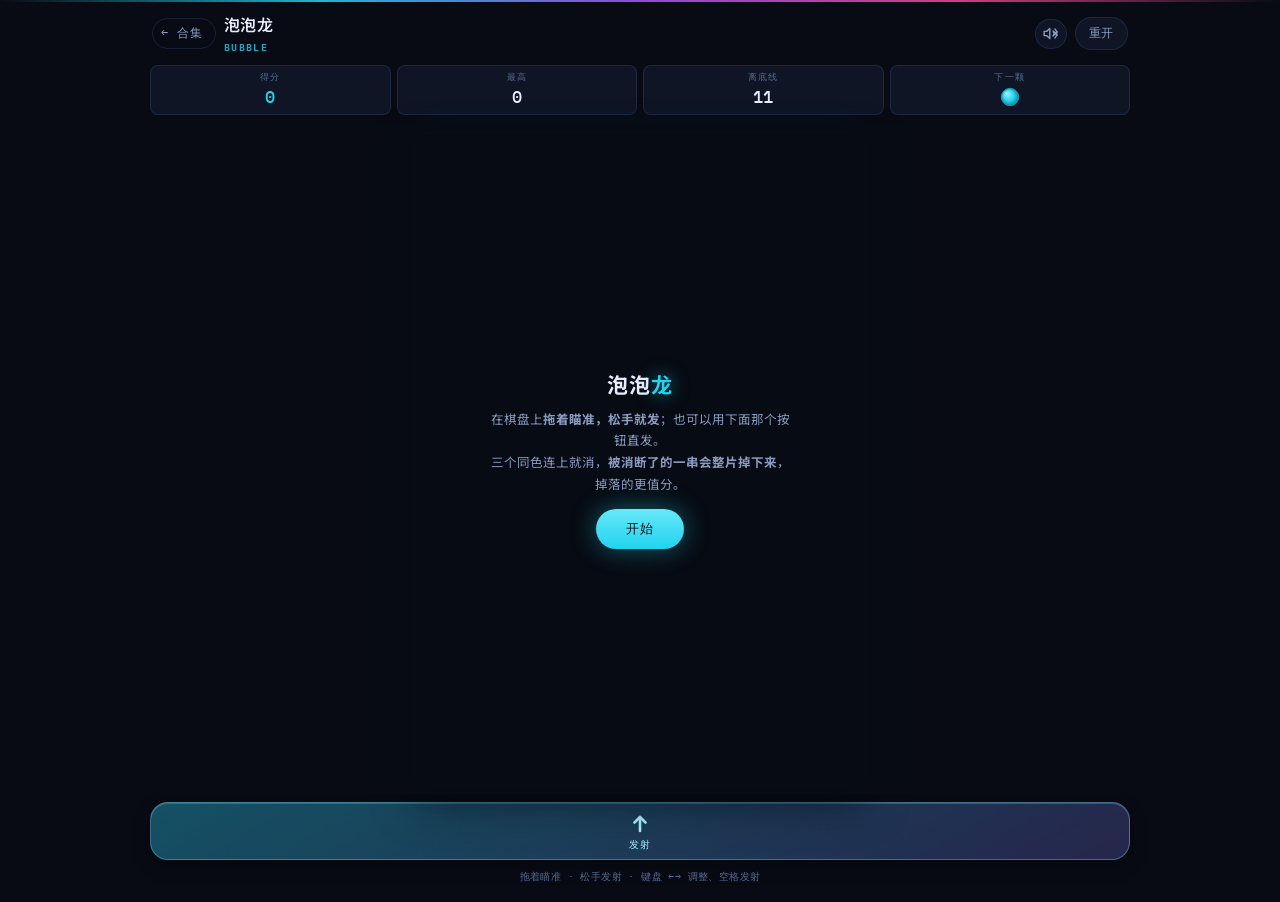
==== bubble/index.html @ a85f1fd2 "第三款：泡泡龙 六边形交错网格（偶数行 8 列、奇数行 7 列往右错半格），六邻居按奇偶行分别取。 拖着瞄准松手发射，瞄准线把撞墙反弹算进去、末端画落点圈——不然小屏上根本瞄不准。 碰撞后吸附到最近的" ====
<!doctype html>
<html lang="zh-CN">
<head>
<meta charset="utf-8">
<meta name="viewport" content="width=device-width,initial-scale=1,viewport-fit=cover,user-scalable=no,maximum-scale=1">
<meta name="theme-color" content="#080b14">
<title>泡泡龙 · 小游戏合集</title>
<meta name="description" content="浏览器里的泡泡龙，拖着瞄准松手发射，三个同色就消，悬空的一串会跟着掉。">

<link rel="manifest" href="manifest.json">
<meta name="apple-mobile-web-app-capable" content="yes">
<meta name="mobile-web-app-capable" content="yes">
<meta name="apple-mobile-web-app-status-bar-style" content="black-translucent">
<meta name="apple-mobile-web-app-title" content="泡泡龙">
<link rel="apple-touch-icon" href="../assets/icons/icon-180.png">
<link rel="icon" type="image/png" sizes="32x32" href="../assets/icons/favicon-32.png">

<link rel="preconnect" href="https://fonts.googleapis.com">
<link rel="preconnect" href="https://fonts.gstatic.com" crossorigin>
<link rel="stylesheet" href="https://fonts.googleapis.com/css2?family=IBM+Plex+Mono:wght@400;500&family=Noto+Sans+SC:wght@400;500;600&display=swap">
<link rel="stylesheet" href="../assets/shared.css?v=5c706aa6">
<link rel="stylesheet" href="../assets/ui.css?v=9c37111d">
<link rel="stylesheet" href="bubble.css?v=837bf23d">
</head>
<body>
<div class="topline"></div>

<div class="game">

  <header class="bar">
    <a class="back" href="../">← 合集</a>
    <h1>泡泡龙<em>BUBBLE</em></h1>
    <div class="sp"></div>
    <button class="tbtn tbtn-sq" id="muteBtn" aria-label="音效开关">
      <svg viewBox="0 0 24 24" fill="none" stroke="currentColor" stroke-width="2" stroke-linecap="round" stroke-linejoin="round">
        <path d="M11 5 6.5 9H3v6h3.5L11 19z"/>
        <path class="wave" d="M15.6 8.6a5 5 0 0 1 0 6.8"/>
        <path class="wave" d="M18.4 5.8a9 9 0 0 1 0 12.4"/>
        <path class="cross" d="m16.5 9.5 5 5m0-5-5 5"/>
      </svg>
    </button>
    <button class="tbtn" id="restartBtn">重开</button>
  </header>

  <div class="hud">
    <div class="cell hi"><span>得分</span><b id="score">0</b></div>
    <div class="cell"><span>最高</span><b id="best">0</b></div>
    <div class="cell"><span>离底线</span><b id="rows">0</b></div>
    <div class="cell next"><span>下一颗</span><canvas id="nextCv"></canvas></div>
  </div>

  <div class="boardwrap" id="boardWrap">
    <canvas id="board"></canvas>

    <div class="overlay" id="overlay" data-mode="start">
      <div class="card">
        <div data-when="start">
          <h2>泡泡<span class="neon">龙</span></h2>
          <p>
            在棋盘上<b>拖着瞄准，松手就发</b>；也可以用下面那个按钮直发。<br>
            三个同色连上就消，<b>被消断了的一串会整片掉下来</b>，掉落的更值分。
          </p>
          <button class="pbtn" id="startBtn">开始</button>
        </div>
        <div data-when="win">
          <h2>全<span class="neon">清</span></h2>
          <p>一颗不剩。</p>
        </div>
        <div data-when="lose">
          <h2>压<span class="warn">到底线了</span></h2>
        </div>
        <div class="final" data-when="win lose">
          <div><span>得分</span><b id="endScore">0</b></div>
          <div><span>最高</span><b id="endBest">0</b></div>
        </div>
        <button class="pbtn" id="againBtn" data-when="win lose">再来一局</button>
      </div>
    </div>
  </div>

  <div class="pad">
    <button class="k hot" id="fireBtn" aria-label="发射">
      <svg viewBox="0 0 24 24" fill="none" stroke="currentColor" stroke-width="2.6" stroke-linecap="round" stroke-linejoin="round">
        <path d="M12 20V6"/><path d="M6.5 11.5 12 6l5.5 5.5"/>
      </svg>
      <em>发射</em>
    </button>
  </div>

  <div class="hint">拖着瞄准 · 松手发射 · 键盘 ←→ 调整、空格发射</div>

</div>

<script src="bubble.js?v=8b69899e"></script>
</body>
</html>
---- assets/shared.css ----
/* 小游戏合集 · 公共样式
   霓虹暗色街机风。新游戏只要 link 这个文件就能继承整套配色和排版。 */

:root{
  /* 底色：深蓝黑，不是纯黑，纯黑在 OLED 上和发光块对比过硬 */
  --bg:        #080b14;
  --bg-2:      #0d1220;
  --panel:     rgba(18, 26, 44, .72);
  --panel-2:   rgba(12, 18, 32, .86);
  --line:      rgba(120, 160, 255, .14);
  --line-2:    rgba(120, 160, 255, .28);

  --ink:       #e8eeff;
  --ink-soft:  #8a9ac0;
  --ink-dim:   #566a92;

  /* 霓虹主色板：七块方块各一色，UI 从中取用 */
  --n-cyan:    #22d3ee;
  --n-blue:    #3b82f6;
  --n-purple:  #a855f7;
  --n-pink:    #ec4899;
  --n-green:   #4ade80;
  --n-amber:   #fbbf24;
  --n-orange:  #fb923c;
  --n-red:     #f43f5e;

  --accent:    var(--n-cyan);

  --mono: "IBM Plex Mono", ui-monospace, SFMono-Regular, Menlo, monospace;
  --sans: "Noto Sans SC", -apple-system, BlinkMacSystemFont, "PingFang SC", system-ui, sans-serif;

  --r-s: 8px;
  --r-m: 14px;
  --r-l: 20px;
}

*{ box-sizing: border-box; }

html, body{
  margin: 0;
  padding: 0;
  background: var(--bg);
  color: var(--ink);
  font-family: var(--sans);
  -webkit-font-smoothing: antialiased;
  -webkit-text-size-adjust: 100%;
}

/* 背景：两团远处的辉光 + 极淡网格，让纯色底不死板 */
body::before{
  content: "";
  position: fixed;
  inset: 0;
  z-index: -2;
  background:
    radial-gradient(60vw 50vh at 12% -8%,  rgba(34,211,238,.10), transparent 62%),
    radial-gradient(55vw 45vh at 92% 108%, rgba(168, 85,247,.10), transparent 62%),
    var(--bg);
}
body::after{
  content: "";
  position: fixed;
  inset: 0;
  z-index: -1;
  pointer-events: none;
  background-image:
    linear-gradient(var(--line) 1px, transparent 1px),
    linear-gradient(90deg, var(--line) 1px, transparent 1px);
  background-size: 44px 44px;
  opacity: .18;
}

a{ color: inherit; text-decoration: none; }

/* 顶部细霓虹线，所有页面共用 */
.topline{
  height: 2px;
  background: linear-gradient(90deg,
    transparent, var(--n-cyan), var(--n-purple), var(--n-pink), transparent);
  opacity: .85;
}

.wrap{
  max-width: 1080px;
  margin: 0 auto;
  padding: 0 20px;
}

/* 面板：磨砂深色卡 */
.panel{
  background: var(--panel);
  border: 1px solid var(--line);
  border-radius: var(--r-m);
}

/* 小标签 */
.chip{
  display: inline-block;
  font-family: var(--mono);
  font-size: 11px;
  letter-spacing: .12em;
  text-transform: uppercase;
  color: var(--ink-soft);
  border: 1px solid var(--line-2);
  border-radius: 999px;
  padding: 3px 10px;
  white-space: nowrap;
}

/* 返回链接 */
.back{
  display: inline-flex;
  align-items: center;
  gap: 8px;
  font-family: var(--mono);
  font-size: 12px;
  letter-spacing: .08em;
  color: var(--ink-soft);
  padding: 6px 12px 6px 8px;
  border: 1px solid var(--line);
  border-radius: 999px;
  transition: color .16s, border-color .16s, background .16s;
}
.back:hover{
  color: var(--ink);
  border-color: var(--line-2);
  background: rgba(120,160,255,.06);
}

@media (prefers-reduced-motion: reduce){
  *{ animation-duration: .01ms !important; animation-iteration-count: 1 !important; transition-duration: .01ms !important; }
}
---- assets/ui.css ----
/* 小游戏合集 · 公共界面组件
   顶栏、遮罩层、按钮、底部抽屉。新游戏 link 这个就有一整套。
   （俄罗斯方块早于本文件，自带一份等价样式，改这里不影响它。） */

html, body{ height: 100%; overflow: hidden; overscroll-behavior: none; }
body{
  -webkit-touch-callout: none;
  -webkit-user-select: none;
  user-select: none;
}

.game{
  height: 100dvh;
  display: flex;
  flex-direction: column;
  gap: 8px;
  max-width: 1000px;
  margin: 0 auto;
  padding:
    env(safe-area-inset-top)
    max(10px, env(safe-area-inset-right))
    max(18px, calc(env(safe-area-inset-bottom) + 10px))
    max(10px, env(safe-area-inset-left));
}

/* ── 顶栏 ── */
.bar{
  flex: none;
  display: flex;
  align-items: center;
  gap: 8px;
  padding: 10px 2px 2px;
}
.bar h1{
  font-size: 16px;
  font-weight: 600;
  letter-spacing: .04em;
  margin: 0;
  white-space: nowrap;
}
.bar h1 em{
  font-family: var(--mono);
  font-style: normal;
  font-size: 10px;
  letter-spacing: .14em;
  color: var(--n-cyan);
  display: block;
  margin-top: 1px;
  opacity: .8;
}
.bar .sp{ flex: 1; }

.tbtn{
  font-family: var(--mono);
  font-size: 12px;
  letter-spacing: .06em;
  color: var(--ink-soft);
  background: var(--panel);
  border: 1px solid var(--line);
  border-radius: 999px;
  padding: 7px 13px;
  white-space: nowrap;
  cursor: pointer;
  transition: color .16s, border-color .16s, background .16s;
  -webkit-tap-highlight-color: transparent;
}
.tbtn:hover{ color: var(--ink); border-color: var(--line-2); }
.tbtn.on{ color: var(--n-cyan); border-color: rgba(34,211,238,.42); background: rgba(34,211,238,.10); }
.tbtn-sq{
  display: inline-flex;
  align-items: center;
  justify-content: center;
  padding: 0;
  width: 32px;
  height: 30px;
}
.tbtn-sq svg{ width: 17px; height: 17px; }

/* ── 计分条 ── */
.hud{
  flex: none;
  display: grid;
  gap: 6px;
  grid-auto-flow: column;
  grid-auto-columns: 1fr;
}
.hud .cell{
  background: var(--panel);
  border: 1px solid var(--line);
  border-radius: var(--r-s);
  padding: 5px 6px 6px;
  text-align: center;
  min-width: 0;
}
.hud .cell span{
  display: block;
  font-family: var(--mono);
  font-size: 8.5px;
  letter-spacing: .14em;
  color: var(--ink-dim);
}
.hud .cell b{
  display: block;
  font-family: var(--mono);
  font-size: 17px;
  font-weight: 500;
  color: var(--ink);
  margin-top: 2px;
  font-variant-numeric: tabular-nums;
}
.hud .cell.hi b{ color: var(--n-cyan); }

/* ── 遮罩层 ── */
.overlay{
  position: absolute;
  inset: 0;
  display: none;
  place-items: center;
  border-radius: 12px;
  background: rgba(8, 11, 20, .93);
  text-align: center;
  padding: 14px;
  line-height: 1.6;
  z-index: 5;
}
.overlay.show{ display: grid; }
.overlay .card{ max-width: 300px; }
.overlay h2{ font-size: 21px; margin: 0 0 6px; letter-spacing: .04em; }
.overlay h2 .neon{ color: var(--n-cyan); text-shadow: 0 0 18px rgba(34,211,238,.6); }
.overlay h2 .warn{ color: var(--n-red); text-shadow: 0 0 18px rgba(244,63,94,.55); }
.overlay p{ font-size: 12.5px; line-height: 1.75; color: var(--ink-soft); margin: 0 0 14px; }
.overlay kbd{
  font-family: var(--mono);
  font-size: 10.5px;
  background: rgba(120,160,255,.10);
  border: 1px solid var(--line-2);
  border-radius: 5px;
  padding: 1px 5px;
  color: var(--ink);
  white-space: nowrap;
}
.overlay [data-when]{ display: none; }
.overlay[data-mode="start"] [data-when~="start"],
.overlay[data-mode="win"]   [data-when~="win"],
.overlay[data-mode="lose"]  [data-when~="lose"],
.overlay[data-mode="pause"] [data-when~="pause"]{ display: block; }

.pbtn{
  font-family: var(--mono);
  font-size: 13px;
  letter-spacing: .1em;
  color: #04121a;
  background: linear-gradient(180deg, #67e8f9, #22d3ee);
  border: 0;
  border-radius: 999px;
  padding: 11px 30px;
  cursor: pointer;
  box-shadow: 0 0 26px rgba(34,211,238,.42);
  transition: transform .12s, box-shadow .16s;
  -webkit-tap-highlight-color: transparent;
}
.pbtn:hover{ transform: translateY(-1px); box-shadow: 0 0 34px rgba(34,211,238,.6); }
.pbtn:active{ transform: translateY(1px); }

.final{ display: grid; grid-template-columns: repeat(2, 1fr); gap: 6px; margin: 0 0 14px; }
.final div{ background: rgba(120,160,255,.06); border: 1px solid var(--line); border-radius: var(--r-s); padding: 6px 4px 7px; }
.final span{ display: block; font-family: var(--mono); font-size: 8.5px; letter-spacing: .14em; color: var(--ink-dim); }
.final b{ display: block; font-family: var(--mono); font-size: 15px; color: var(--ink); margin-top: 2px; font-variant-numeric: tabular-nums; }

/* ── 底部抽屉 ── */
.sheet{
  position: fixed;
  inset: 0;
  z-index: 40;
  display: grid;
  align-items: end;
  justify-items: center;
  background: rgba(6, 9, 17, .35);
}
.sheet[hidden]{ display: none; }
.sheet-box{
  width: min(480px, 100%);
  max-height: 76dvh;
  overflow: auto;
  background: rgba(11, 16, 28, .96);
  border: 1px solid var(--line-2);
  border-bottom: 0;
  border-radius: 22px 22px 0 0;
  padding: 18px 18px calc(16px + env(safe-area-inset-bottom));
  box-shadow: 0 -18px 50px rgba(0,0,0,.6);
  animation: sheetUp .22s cubic-bezier(.2,.8,.3,1);
}
@keyframes sheetUp{ from{ transform: translateY(18px); opacity: .6; } to{ transform: none; opacity: 1; } }
.sheet-top{ display: flex; align-items: center; gap: 12px; margin-bottom: 14px; }
.sheet-box h3{ margin: 0; font-size: 16px; letter-spacing: .03em; flex: 1; }
.sheet-lb{
  display: block;
  font-family: var(--mono);
  font-size: 9.5px;
  letter-spacing: .16em;
  color: var(--ink-dim);
  margin: 0 0 7px;
}
.seg{ display: grid; grid-template-columns: 1fr 1fr 1fr; gap: 8px; margin-bottom: 13px; }
.seg-btn{
  display: flex;
  flex-direction: column;
  align-items: center;
  gap: 4px;
  padding: 10px 6px 9px;
  background: rgba(255,255,255,.035);
  border: 1px solid var(--line);
  border-radius: 13px;
  cursor: pointer;
  font-family: var(--mono);
  font-size: 11px;
  color: var(--ink-soft);
  -webkit-tap-highlight-color: transparent;
  transition: border-color .14s, background .14s, color .14s;
}
.seg-btn em{ font-style: normal; font-size: 9px; color: var(--ink-dim); }
.seg-btn.on{
  border-color: var(--n-cyan);
  background: rgba(34,211,238,.12);
  color: var(--ink);
  box-shadow: 0 0 18px rgba(34,211,238,.16);
}
.seg-btn.on em{ color: var(--n-cyan); }
.sheet-done{ width: 100%; margin-top: 4px; }

/* ── 底部大按键 ── */
.k{
  display: flex;
  flex-direction: column;
  align-items: center;
  justify-content: center;
  gap: 3px;
  min-height: 58px;
  font-family: var(--mono);
  font-size: 9.5px;
  letter-spacing: .06em;
  color: var(--ink-soft);
  border-radius: 18px;
  cursor: pointer;
  user-select: none;
  -webkit-user-select: none;
  -webkit-tap-highlight-color: transparent;
  touch-action: manipulation;
  background:
    linear-gradient(150deg, rgba(255,255,255,.115), rgba(255,255,255,.028)),
    rgba(22, 30, 48, .82);
  border: 1px solid rgba(255,255,255,.14);
  box-shadow: inset 0 1px 0 rgba(255,255,255,.18), 0 6px 18px rgba(0,0,0,.30);
  transition: transform .08s, background .12s, border-color .12s;
}
.k svg{ width: 24px; height: 24px; display: block; color: var(--ink); }
.k em{ font-style: normal; opacity: .8; }
.k.active, .k:active{
  transform: translateY(1px);
  background: linear-gradient(150deg, rgba(34,211,238,.26), rgba(34,211,238,.08));
  border-color: rgba(120,235,255,.42);
  color: var(--ink);
}
.k.hot{
  background:
    linear-gradient(150deg, rgba(34,211,238,.28), rgba(168,85,247,.14)),
    rgba(18, 34, 52, .86);
  border-color: rgba(120,235,255,.34);
}
.k.hot em{ color: #a5f2ff; opacity: 1; }
.k.hot svg{ color: #a5f2ff; }

@media (max-width: 859px){
  .bar{ gap: 6px; padding: 8px 2px 2px; }
  .bar h1{ display: none; }
  .tbtn{ font-size: 10.5px; padding: 6px 10px; }
}
---- bubble/bubble.css ----
/* 泡泡龙 —— 棋盘与发射区 */

.boardwrap{
  flex: 1;
  min-height: 0;
  display: grid;
  place-items: center;
  position: relative;
  touch-action: none;       /* 拖着瞄准时别让页面跟着滚 */
}

#board{
  display: block;
  border-radius: 14px;
  background: rgba(6, 10, 20, .66);
  box-shadow:
    0 0 0 1px rgba(120,160,255,.16),
    0 0 38px rgba(34,211,238,.08),
    0 16px 44px rgba(0,0,0,.5);
}

/* 计分条里塞一个「下一颗」 */
.hud .cell.next{ display: flex; flex-direction: column; align-items: center; gap: 2px; }
.hud .cell.next canvas{ display: block; width: 26px; height: 22px; }

.pad{
  flex: none;
  display: grid;
  grid-template-columns: 1fr;
  gap: 9px;
}
.pad .k{ min-height: 58px; }

.hint{
  flex: none;
  text-align: center;
  font-family: var(--mono);
  font-size: 10px;
  letter-spacing: .04em;
  color: var(--ink-dim);
  padding-top: 2px;
}

@media (orientation: landscape) and (max-height: 600px){
  .game{ gap: 6px; }
  .bar{ padding: 6px 2px 0; }
  .hint{ display: none; }
  .pad{ position: fixed; right: max(12px, env(safe-area-inset-right)); bottom: max(14px, env(safe-area-inset-bottom)); width: 104px; }
  .boardwrap{ padding-right: 116px; }
}
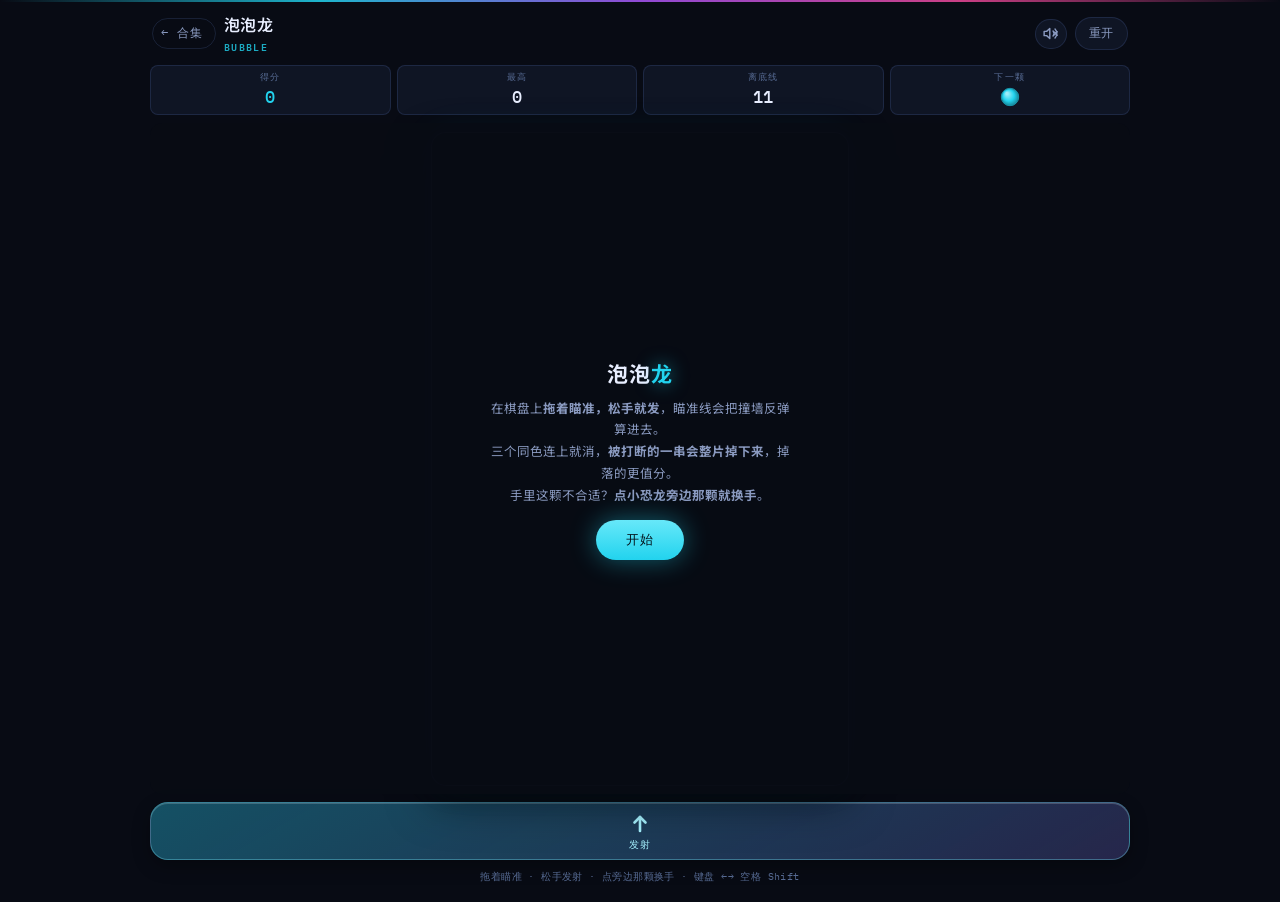
==== commit 0f69ae58: "泡泡龙：小恐龙发射器 + 换手 + 底线预警，修掉压行产生的悬空 发射器画成小恐龙（这系列主角本来就是 Bubble Bobble 那两只）： 跟着瞄准方向侧身、眼珠子跟着看，头顶托着待发的那颗。  " ====
--- a/bubble/index.html
+++ b/bubble/index.html
@@ -20,7 +20,7 @@
 <link rel="stylesheet" href="https://fonts.googleapis.com/css2?family=IBM+Plex+Mono:wght@400;500&family=Noto+Sans+SC:wght@400;500;600&display=swap">
 <link rel="stylesheet" href="../assets/shared.css?v=5c706aa6">
 <link rel="stylesheet" href="../assets/ui.css?v=9c37111d">
-<link rel="stylesheet" href="bubble.css?v=837bf23d">
+<link rel="stylesheet" href="bubble.css?v=4ff7cd54">
 </head>
 <body>
 <div class="topline"></div>
@@ -45,20 +45,22 @@
   <div class="hud">
     <div class="cell hi"><span>得分</span><b id="score">0</b></div>
     <div class="cell"><span>最高</span><b id="best">0</b></div>
-    <div class="cell"><span>离底线</span><b id="rows">0</b></div>
+    <div class="cell" id="rowsCell"><span>离底线</span><b id="rows">0</b></div>
     <div class="cell next"><span>下一颗</span><canvas id="nextCv"></canvas></div>
   </div>
 
   <div class="boardwrap" id="boardWrap">
     <canvas id="board"></canvas>
+    <div class="toast" id="toast"></div>
 
     <div class="overlay" id="overlay" data-mode="start">
       <div class="card">
         <div data-when="start">
           <h2>泡泡<span class="neon">龙</span></h2>
           <p>
-            在棋盘上<b>拖着瞄准，松手就发</b>；也可以用下面那个按钮直发。<br>
-            三个同色连上就消，<b>被消断了的一串会整片掉下来</b>，掉落的更值分。
+            在棋盘上<b>拖着瞄准，松手就发</b>，瞄准线会把撞墙反弹算进去。<br>
+            三个同色连上就消，<b>被打断的一串会整片掉下来</b>，掉落的更值分。<br>
+            手里这颗不合适？<b>点小恐龙旁边那颗就换手</b>。
           </p>
           <button class="pbtn" id="startBtn">开始</button>
         </div>
@@ -87,10 +89,10 @@
     </button>
   </div>
 
-  <div class="hint">拖着瞄准 · 松手发射 · 键盘 ←→ 调整、空格发射</div>
+  <div class="hint">拖着瞄准 · 松手发射 · 点旁边那颗换手 · 键盘 ←→ 空格 Shift</div>
 
 </div>
 
-<script src="bubble.js?v=8b69899e"></script>
+<script src="bubble.js?v=d007ebf5"></script>
 </body>
 </html>
--- a/bubble/bubble.css
+++ b/bubble/bubble.css
@@ -48,3 +48,31 @@
   .pad{ position: fixed; right: max(12px, env(safe-area-inset-right)); bottom: max(14px, env(safe-area-inset-bottom)); width: 104px; }
   .boardwrap{ padding-right: 116px; }
 }
+
+/* 快到底线时把「离底线」烧红 */
+.hud .cell.warn{ border-color: rgba(244,63,94,.6); background: rgba(244,63,94,.10); }
+.hud .cell.warn b{ color: var(--n-red); }
+
+/* 一炮打掉一大片时的提示 */
+.toast{
+  position: absolute;
+  top: 16%;
+  left: 50%;
+  transform: translate(-50%, 0) scale(.9);
+  font-family: var(--mono);
+  font-size: 16px;
+  letter-spacing: .1em;
+  color: #fff;
+  text-shadow: 0 0 20px rgba(34,211,238,.9), 0 0 6px rgba(255,255,255,.7);
+  pointer-events: none;
+  opacity: 0;
+  white-space: nowrap;
+  z-index: 3;
+}
+.toast.show{ animation: btoast 1s cubic-bezier(.2,.8,.3,1) forwards; }
+@keyframes btoast{
+  0%  { opacity: 0; transform: translate(-50%, 10px) scale(.86); }
+  20% { opacity: 1; transform: translate(-50%, -4px) scale(1.06); }
+  70% { opacity: 1; transform: translate(-50%, -8px) scale(1); }
+  100%{ opacity: 0; transform: translate(-50%, -26px) scale(.98); }
+}
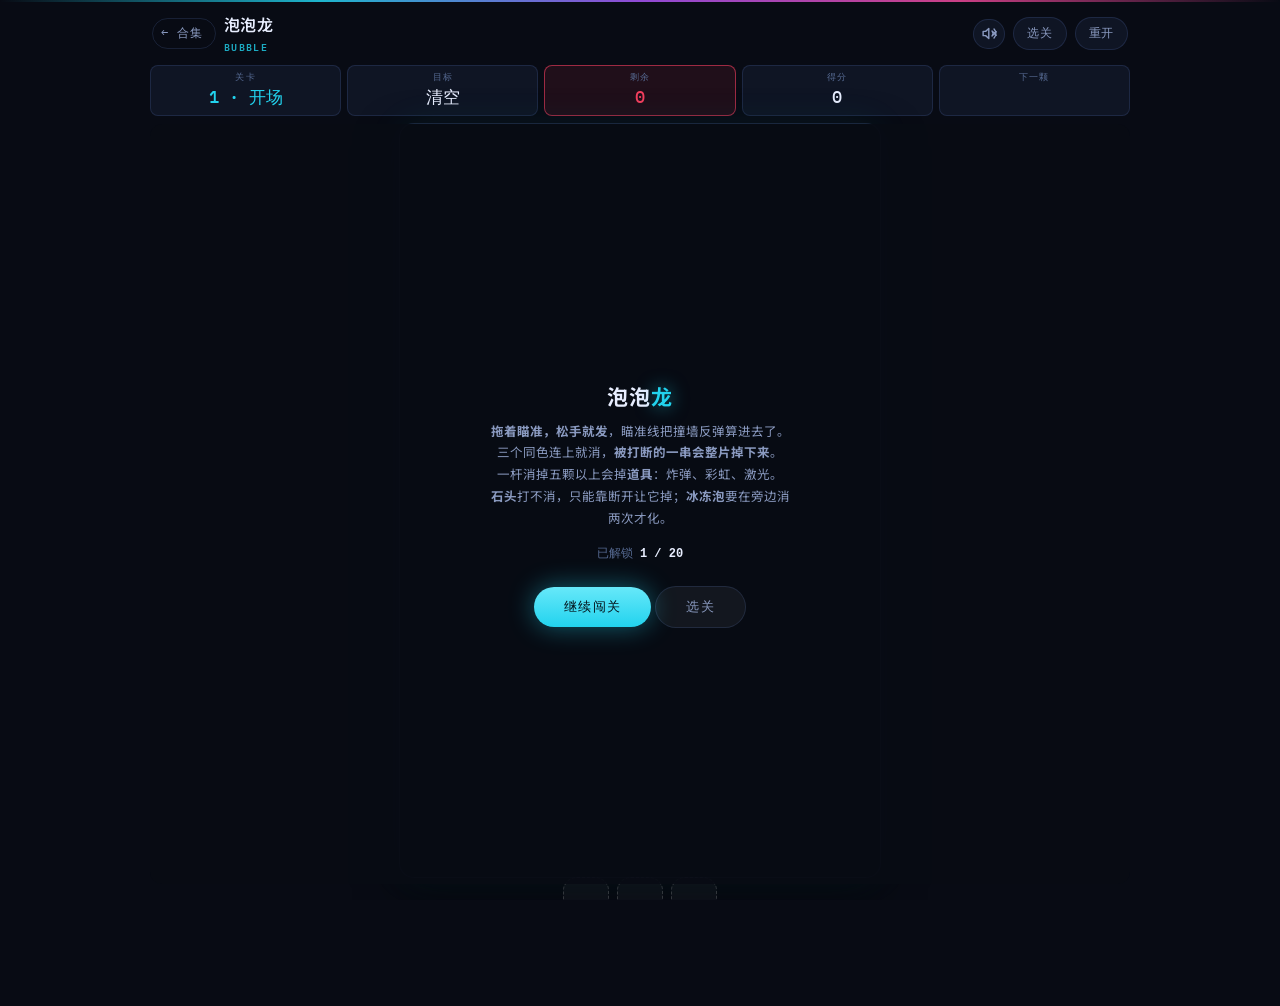
==== commit 95a7752d: "泡泡龙重做：改成关卡制，加障碍、道具、救援目标和星级 原来是一张永远长一样的无限随机盘，开局中局结局都一个样，没有目标感。 参考市面上的做法（关卡布局 + 通关条件 + 道具 + 障碍）重做玩法层， " ====
--- a/bubble/index.html
+++ b/bubble/index.html
@@ -20,7 +20,7 @@
 <link rel="stylesheet" href="https://fonts.googleapis.com/css2?family=IBM+Plex+Mono:wght@400;500&family=Noto+Sans+SC:wght@400;500;600&display=swap">
 <link rel="stylesheet" href="../assets/shared.css?v=5c706aa6">
 <link rel="stylesheet" href="../assets/ui.css?v=9c37111d">
-<link rel="stylesheet" href="bubble.css?v=4ff7cd54">
+<link rel="stylesheet" href="bubble.css?v=2e6531ed">
 </head>
 <body>
 <div class="topline"></div>
@@ -39,13 +39,15 @@
         <path class="cross" d="m16.5 9.5 5 5m0-5-5 5"/>
       </svg>
     </button>
+    <button class="tbtn" id="lvBtn">选关</button>
     <button class="tbtn" id="restartBtn">重开</button>
   </header>
 
   <div class="hud">
-    <div class="cell hi"><span>得分</span><b id="score">0</b></div>
-    <div class="cell"><span>最高</span><b id="best">0</b></div>
-    <div class="cell" id="rowsCell"><span>离底线</span><b id="rows">0</b></div>
+    <div class="cell hi"><span>关卡</span><b id="lvName">1</b></div>
+    <div class="cell" id="goalCell"><span>目标</span><b id="goal">清空</b></div>
+    <div class="cell" id="shotsCell"><span>剩余</span><b id="shots">0</b></div>
+    <div class="cell"><span>得分</span><b id="score">0</b></div>
     <div class="cell next"><span>下一颗</span><canvas id="nextCv"></canvas></div>
   </div>
 
@@ -58,29 +60,34 @@
         <div data-when="start">
           <h2>泡泡<span class="neon">龙</span></h2>
           <p>
-            在棋盘上<b>拖着瞄准，松手就发</b>，瞄准线会把撞墙反弹算进去。<br>
-            三个同色连上就消，<b>被打断的一串会整片掉下来</b>，掉落的更值分。<br>
-            手里这颗不合适？<b>点小恐龙旁边那颗就换手</b>。
+            <b>拖着瞄准，松手就发</b>，瞄准线把撞墙反弹算进去了。<br>
+            三个同色连上就消，<b>被打断的一串会整片掉下来</b>。<br>
+            一杆消掉五颗以上会掉<b>道具</b>：炸弹、彩虹、激光。<br>
+            <b>石头</b>打不消，只能靠断开让它掉；<b>冰冻泡</b>要在旁边消两次才化。
           </p>
-          <button class="pbtn" id="startBtn">开始</button>
+          <div class="prog">已解锁 <b id="startLv">1 / 20</b></div>
+          <button class="pbtn" id="startBtn">继续闯关</button>
+          <button class="pbtn ghost" id="pickBtn">选关</button>
         </div>
         <div data-when="win">
-          <h2>全<span class="neon">清</span></h2>
-          <p>一颗不剩。</p>
+          <h2>过<span class="neon">关</span></h2>
         </div>
         <div data-when="lose">
-          <h2>压<span class="warn">到底线了</span></h2>
+          <h2>没<span class="warn">过</span></h2>
+          <p id="endWhy"></p>
         </div>
+        <div class="stars" id="endStars" data-when="win lose"></div>
         <div class="final" data-when="win lose">
+          <div><span>关卡</span><b id="endLv">1</b></div>
           <div><span>得分</span><b id="endScore">0</b></div>
-          <div><span>最高</span><b id="endBest">0</b></div>
         </div>
-        <button class="pbtn" id="againBtn" data-when="win lose">再来一局</button>
-      </div>
+        <button class="pbtn" id="nextBtn" data-when="win">下一关</button>
+        <button class="pbtn ghost" id="againBtn" data-when="win lose">再来一次</button>
     </div>
   </div>
 
   <div class="pad">
+    <div class="powerbar" id="powerBar"></div>
     <button class="k hot" id="fireBtn" aria-label="发射">
       <svg viewBox="0 0 24 24" fill="none" stroke="currentColor" stroke-width="2.6" stroke-linecap="round" stroke-linejoin="round">
         <path d="M12 20V6"/><path d="M6.5 11.5 12 6l5.5 5.5"/>
@@ -88,11 +95,28 @@
       <em>发射</em>
     </button>
   </div>
+  <div class="hint">拖着瞄准 · 松手发射 · 点旁边那颗换手 · 道具点一下装上 · 键盘 ←→ 空格 Shift 1/2/3</div>
 
-  <div class="hint">拖着瞄准 · 松手发射 · 点旁边那颗换手 · 键盘 ←→ 空格 Shift</div>
+
+  <div class="lvsheet" id="lvSheet" hidden>
+    <div class="lvbox">
+      <div class="lvtop">
+        <h3>选关</h3>
+        <span class="lvstars">★ <b id="lvStars">0 / 60</b></span>
+        <button class="row-btn" id="lvClose">关闭</button>
+      </div>
+      <div class="lvgrid" id="lvGrid"></div>
+    </div>
+  </div>
 
 </div>
 
-<script src="bubble.js?v=d007ebf5"></script>
+<script src="bubble.js?v=4c882dbd"></script>
+<script>
+// 注册 Service Worker：装好之后断网也能玩（高铁、地铁、飞机上）
+if ('serviceWorker' in navigator) {
+  addEventListener('load', () => navigator.serviceWorker.register('../sw.js').catch(() => {}));
+}
+</script>
 </body>
 </html>
--- a/bubble/bubble.css
+++ b/bubble/bubble.css
@@ -76,3 +76,78 @@
   70% { opacity: 1; transform: translate(-50%, -8px) scale(1); }
   100%{ opacity: 0; transform: translate(-50%, -26px) scale(.98); }
 }
+
+/* ── 关卡制新增 ── */
+
+/* 道具栏：三个槽位，有货才亮 */
+.powerbar{ display: flex; gap: 8px; }
+.pw{
+  width: 46px; height: 46px;
+  display: flex; align-items: center; justify-content: center;
+  padding: 0; margin: 0;
+  border-radius: 14px;
+  border: 1px dashed rgba(255,255,255,.16);
+  background: rgba(255,255,255,.03);
+  cursor: default;
+  transition: transform .08s, border-color .12s, background .12s;
+}
+.pw.has{
+  cursor: pointer;
+  border-style: solid;
+  border-color: rgba(232,121,249,.45);
+  background: linear-gradient(150deg, rgba(232,121,249,.22), rgba(232,121,249,.06)), rgba(22,30,48,.85);
+  box-shadow: inset 0 1px 0 rgba(255,255,255,.18), 0 6px 16px rgba(0,0,0,.28);
+}
+.pw.has:active{ transform: translateY(1px) scale(.96); }
+.pw canvas{ display: block; }
+
+/* 星星 */
+.stars{ display: flex; justify-content: center; gap: 8px; margin: 2px 0 12px; }
+.star{ font-size: 30px; line-height: 1; color: rgba(255,255,255,.16); }
+.star.on{ color: #facc15; text-shadow: 0 0 18px rgba(250,204,21,.55); }
+
+.prog{ font-family: var(--mono); font-size: 12px; color: var(--ink-dim); margin: 2px 0 14px; }
+.prog b{ color: var(--ink); }
+.pbtn.ghost{
+  background: rgba(255,255,255,.05);
+  color: var(--ink-soft);
+  border: 1px solid var(--line);
+  box-shadow: none;
+  margin-top: 8px;
+}
+
+/* 选关面板 */
+.lvsheet{
+  position: fixed; inset: 0; z-index: 40;
+  display: flex; align-items: flex-end; justify-content: center;
+  background: rgba(4,7,14,.72);
+}
+.lvsheet[hidden]{ display: none; }
+.lvbox{
+  width: min(520px, 100%);
+  max-height: 82vh;
+  overflow: auto;
+  background: var(--panel-2, #0e1420);
+  border: 1px solid var(--line);
+  border-radius: 20px 20px 0 0;
+  padding: 18px 16px calc(18px + env(safe-area-inset-bottom));
+}
+.lvtop{ display: flex; align-items: center; gap: 12px; margin-bottom: 14px; }
+.lvtop h3{ margin: 0; font-size: 16px; flex: 1; }
+.lvstars{ font-family: var(--mono); font-size: 12px; color: #facc15; }
+.lvgrid{ display: grid; grid-template-columns: repeat(auto-fill, minmax(84px, 1fr)); gap: 10px; }
+.lv{
+  display: flex; flex-direction: column; align-items: center; gap: 2px;
+  padding: 10px 4px 8px; margin: 0;
+  border-radius: 14px;
+  border: 1px solid var(--line);
+  background: linear-gradient(150deg, rgba(255,255,255,.07), rgba(255,255,255,.02)), rgba(20,28,44,.85);
+  cursor: pointer;
+}
+.lv b{ font-family: var(--mono); font-size: 18px; color: var(--ink); }
+.lv i{ font-style: normal; font-size: 11px; color: var(--ink-dim); }
+.lv u{ text-decoration: none; font-size: 11px; color: #facc15; letter-spacing: 1px; }
+.lv.cur{ border-color: rgba(34,211,238,.5); box-shadow: 0 0 0 1px rgba(34,211,238,.25); }
+.lv.locked{ opacity: .38; cursor: default; }
+.lv.locked u{ color: var(--ink-dim); }
+.lv:not(.locked):active{ transform: translateY(1px); }
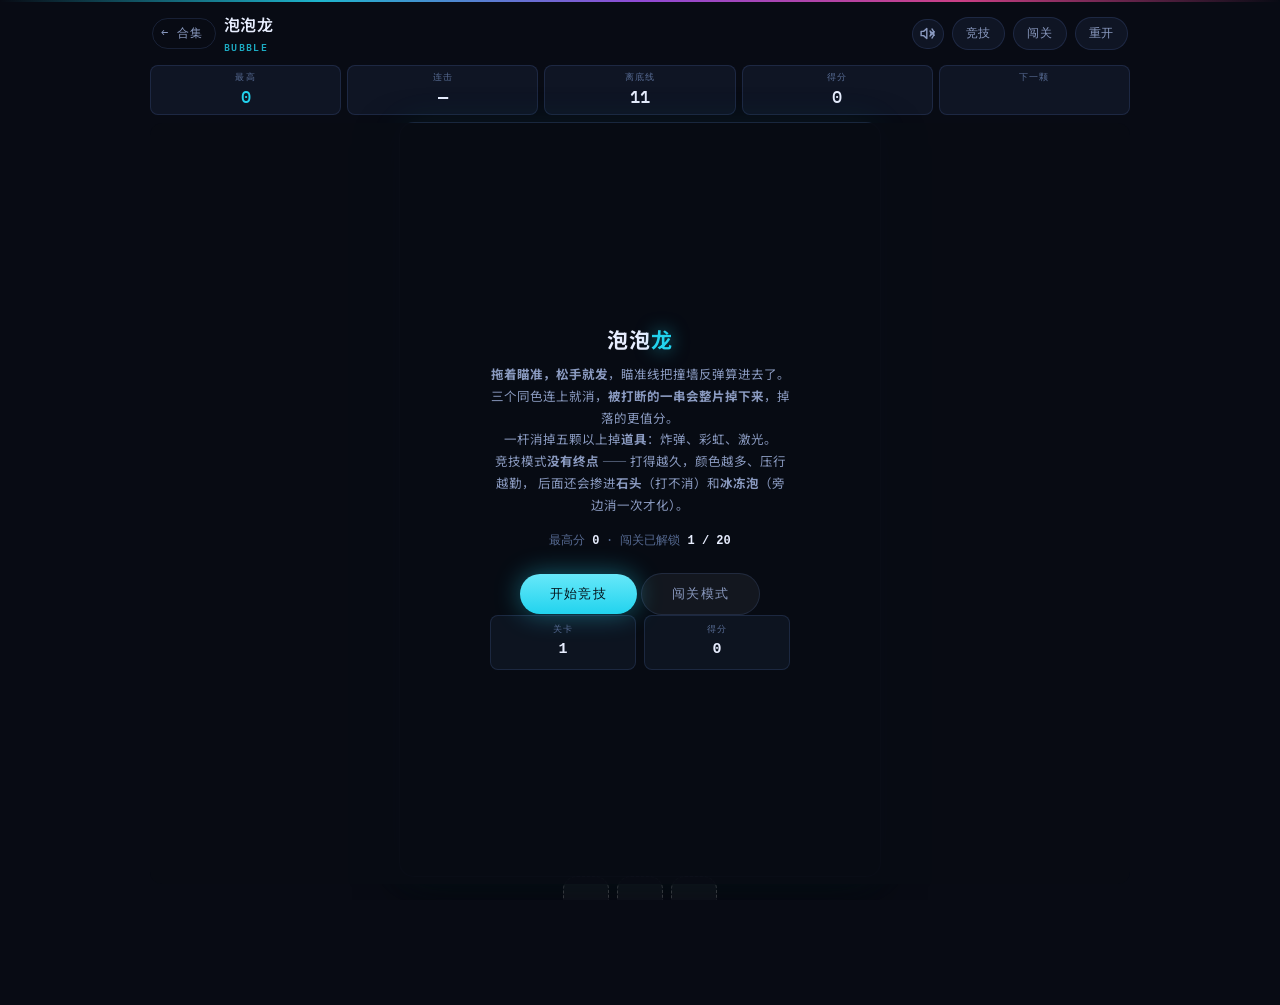
==== commit 2fcbeda5: "泡泡龙：竞技无尽模式作为核心，闯关退为第二模式 竞技模式（默认）：没有终点，活多久算多久，比老版本多了难度爬升—— 颜色 3→5、压行间隔 8 发→3 发、第 35 发起往新行里掺石头（最高 26%）" ====
--- a/bubble/index.html
+++ b/bubble/index.html
@@ -20,7 +20,7 @@
 <link rel="stylesheet" href="https://fonts.googleapis.com/css2?family=IBM+Plex+Mono:wght@400;500&family=Noto+Sans+SC:wght@400;500;600&display=swap">
 <link rel="stylesheet" href="../assets/shared.css?v=5c706aa6">
 <link rel="stylesheet" href="../assets/ui.css?v=9c37111d">
-<link rel="stylesheet" href="bubble.css?v=2e6531ed">
+<link rel="stylesheet" href="bubble.css?v=beb1ad39">
 </head>
 <body>
 <div class="topline"></div>
@@ -39,12 +39,13 @@
         <path class="cross" d="m16.5 9.5 5 5m0-5-5 5"/>
       </svg>
     </button>
-    <button class="tbtn" id="lvBtn">选关</button>
+    <button class="tbtn" id="arcBtn">竞技</button>
+    <button class="tbtn" id="lvBtn">闯关</button>
     <button class="tbtn" id="restartBtn">重开</button>
   </header>
 
   <div class="hud">
-    <div class="cell hi"><span>关卡</span><b id="lvName">1</b></div>
+    <div class="cell hi" id="lvCell"><span>最高</span><b id="lvName">0</b></div>
     <div class="cell" id="goalCell"><span>目标</span><b id="goal">清空</b></div>
     <div class="cell" id="shotsCell"><span>剩余</span><b id="shots">0</b></div>
     <div class="cell"><span>得分</span><b id="score">0</b></div>
@@ -61,13 +62,25 @@
           <h2>泡泡<span class="neon">龙</span></h2>
           <p>
             <b>拖着瞄准，松手就发</b>，瞄准线把撞墙反弹算进去了。<br>
-            三个同色连上就消，<b>被打断的一串会整片掉下来</b>。<br>
-            一杆消掉五颗以上会掉<b>道具</b>：炸弹、彩虹、激光。<br>
-            <b>石头</b>打不消，只能靠断开让它掉；<b>冰冻泡</b>要在旁边消两次才化。
+            三个同色连上就消，<b>被打断的一串会整片掉下来</b>，掉落的更值分。<br>
+            一杆消掉五颗以上掉<b>道具</b>：炸弹、彩虹、激光。<br>
+            竞技模式<b>没有终点</b> —— 打得越久，颜色越多、压行越勤，
+            后面还会掺进<b>石头</b>（打不消）和<b>冰冻泡</b>（旁边消一次才化）。
           </p>
-          <div class="prog">已解锁 <b id="startLv">1 / 20</b></div>
-          <button class="pbtn" id="startBtn">继续闯关</button>
-          <button class="pbtn ghost" id="pickBtn">选关</button>
+          <div class="prog">最高分 <b id="startBest">0</b> · 闯关已解锁 <b id="startLv">1 / 20</b></div>
+          <button class="pbtn" id="startBtn">开始竞技</button>
+          <button class="pbtn ghost" id="pickBtn">闯关模式</button>
+        </div>
+        <div data-when="arc">
+          <h2>压<span class="warn">到底线了</span></h2>
+          <div class="final">
+            <div><span>得分</span><b id="arcScore">0</b></div>
+            <div><span>最高</span><b id="arcBest">0</b></div>
+            <div><span>发射</span><b id="arcShots">0</b></div>
+            <div><span>撑过</span><b id="arcWave">0</b></div>
+          </div>
+          <button class="pbtn" id="arcAgain">再来一局</button>
+          <button class="pbtn ghost" id="arcPick">闯关模式</button>
         </div>
         <div data-when="win">
           <h2>过<span class="neon">关</span></h2>
@@ -111,7 +124,7 @@
 
 </div>
 
-<script src="bubble.js?v=4c882dbd"></script>
+<script src="bubble.js?v=2c3dc084"></script>
 <script>
 // 注册 Service Worker：装好之后断网也能玩（高铁、地铁、飞机上）
 if ('serviceWorker' in navigator) {
--- a/bubble/bubble.css
+++ b/bubble/bubble.css
@@ -151,3 +151,6 @@
 .lv.locked{ opacity: .38; cursor: default; }
 .lv.locked u{ color: var(--ink-dim); }
 .lv:not(.locked):active{ transform: translateY(1px); }
+
+/* 竞技结束面板四格塞得下 */
+.card .final{ display: grid; grid-template-columns: repeat(2, 1fr); gap: 8px; }
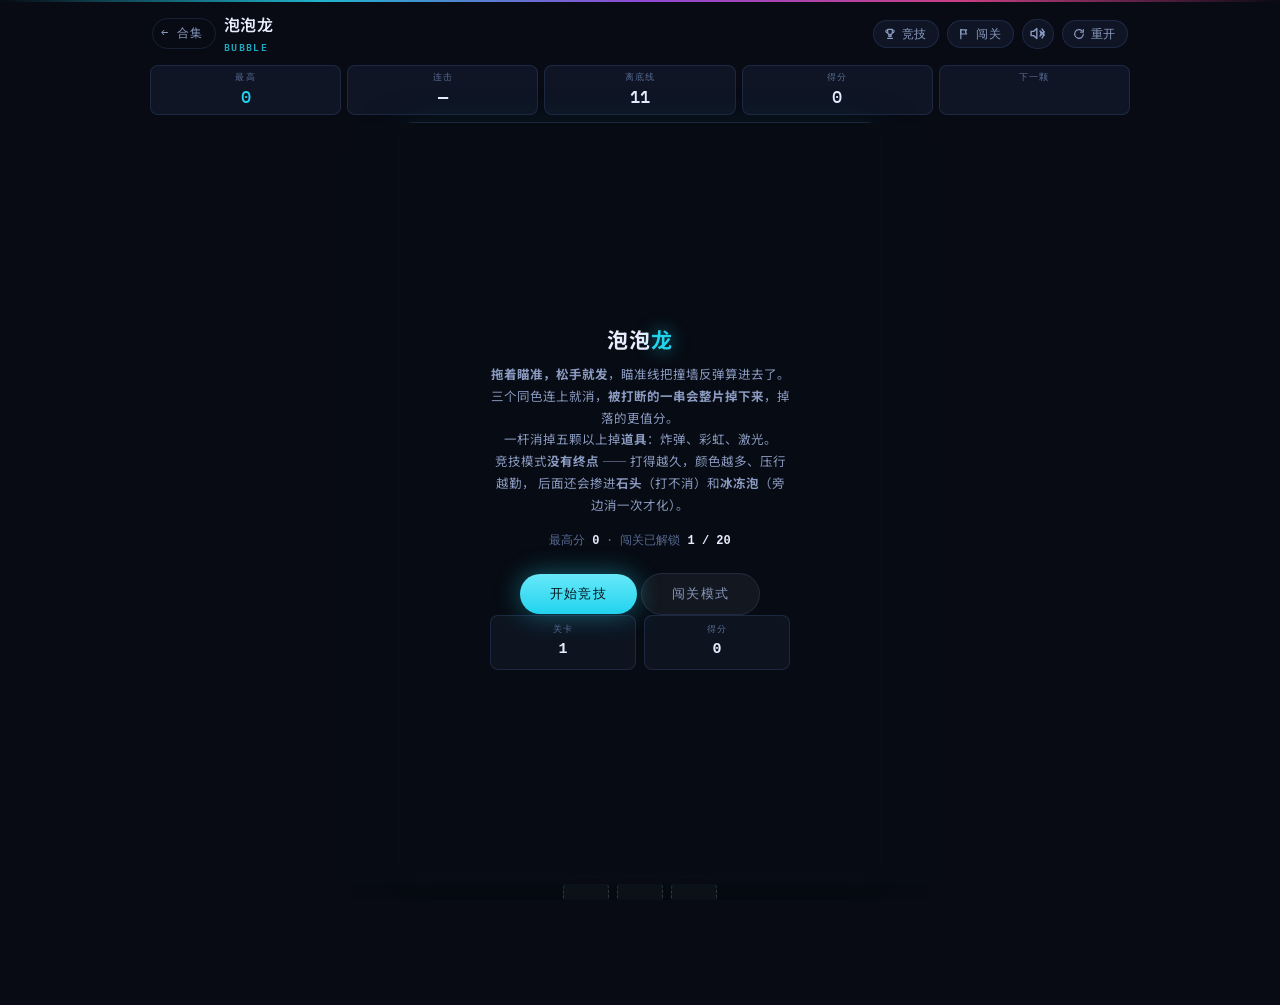
==== commit 1925360d: "扫雷 / 泡泡龙 / 黑八 顶栏按钮也配上图标，跟俄罗斯方块统一 之前只给俄罗斯方块做了图标 + 文字，其余三个还是纯文字按钮。 现在统一：难度(柱状)、竞技(奖杯)、闯关(旗子)、模式(两个人)、重" ====
--- a/bubble/index.html
+++ b/bubble/index.html
@@ -19,7 +19,7 @@
 <link rel="preconnect" href="https://fonts.gstatic.com" crossorigin>
 <link rel="stylesheet" href="https://fonts.googleapis.com/css2?family=IBM+Plex+Mono:wght@400;500&family=Noto+Sans+SC:wght@400;500;600&display=swap">
 <link rel="stylesheet" href="../assets/shared.css?v=5c706aa6">
-<link rel="stylesheet" href="../assets/ui.css?v=9c37111d">
+<link rel="stylesheet" href="../assets/ui.css?v=03017f7e">
 <link rel="stylesheet" href="bubble.css?v=beb1ad39">
 </head>
 <body>
@@ -31,6 +31,8 @@
     <a class="back" href="../">← 合集</a>
     <h1>泡泡龙<em>BUBBLE</em></h1>
     <div class="sp"></div>
+    <button class="tbtn tbtn-ic" id="arcBtn" aria-label="竞技模式"><svg viewBox="0 0 24 24" fill="none" stroke="currentColor" stroke-width="2" stroke-linecap="round" stroke-linejoin="round"><path d="M8 4h8v5a4 4 0 0 1-8 0z"/><path d="M8 5.5H5.6a2.4 2.4 0 0 0 2.4 4"/><path d="M16 5.5h2.4a2.4 2.4 0 0 1-2.4 4"/><path d="M10.5 13h3l.6 3.2h-4.2z"/><path d="M8 19.5h8"/></svg><span>竞技</span></button>
+    <button class="tbtn tbtn-ic" id="lvBtn" aria-label="闯关模式"><svg viewBox="0 0 24 24" fill="none" stroke="currentColor" stroke-width="2" stroke-linecap="round" stroke-linejoin="round"><path d="M6.5 20V4"/><path d="M6.5 5h10l-2.2 3.4L16.5 12h-10z"/></svg><span>闯关</span></button>
     <button class="tbtn tbtn-sq" id="muteBtn" aria-label="音效开关">
       <svg viewBox="0 0 24 24" fill="none" stroke="currentColor" stroke-width="2" stroke-linecap="round" stroke-linejoin="round">
         <path d="M11 5 6.5 9H3v6h3.5L11 19z"/>
@@ -39,9 +41,7 @@
         <path class="cross" d="m16.5 9.5 5 5m0-5-5 5"/>
       </svg>
     </button>
-    <button class="tbtn" id="arcBtn">竞技</button>
-    <button class="tbtn" id="lvBtn">闯关</button>
-    <button class="tbtn" id="restartBtn">重开</button>
+    <button class="tbtn tbtn-ic" id="restartBtn" aria-label="重开"><svg viewBox="0 0 24 24" fill="none" stroke="currentColor" stroke-width="2" stroke-linecap="round" stroke-linejoin="round"><path d="M19.4 12a7.4 7.4 0 1 1-2.2-5.3"/><path d="M19.4 4.4v4.5h-4.5"/></svg><span>重开</span></button>
   </header>
 
   <div class="hud">
--- a/assets/ui.css
+++ b/assets/ui.css
@@ -275,3 +275,9 @@
   .bar h1{ display: none; }
   .tbtn{ font-size: 10.5px; padding: 6px 10px; }
 }
+
+/* 顶栏按钮：图标 + 文字。跟俄罗斯方块那套保持一致 */
+.tbtn-ic{ display: inline-flex; align-items: center; gap: 5px; padding: 6px 11px 6px 9px; }
+.tbtn-ic svg{ width: 14px; height: 14px; display: block; flex: none; }
+.tbtn-ic span{ line-height: 1; }
+.tbtn:active{ transform: translateY(1px); }
